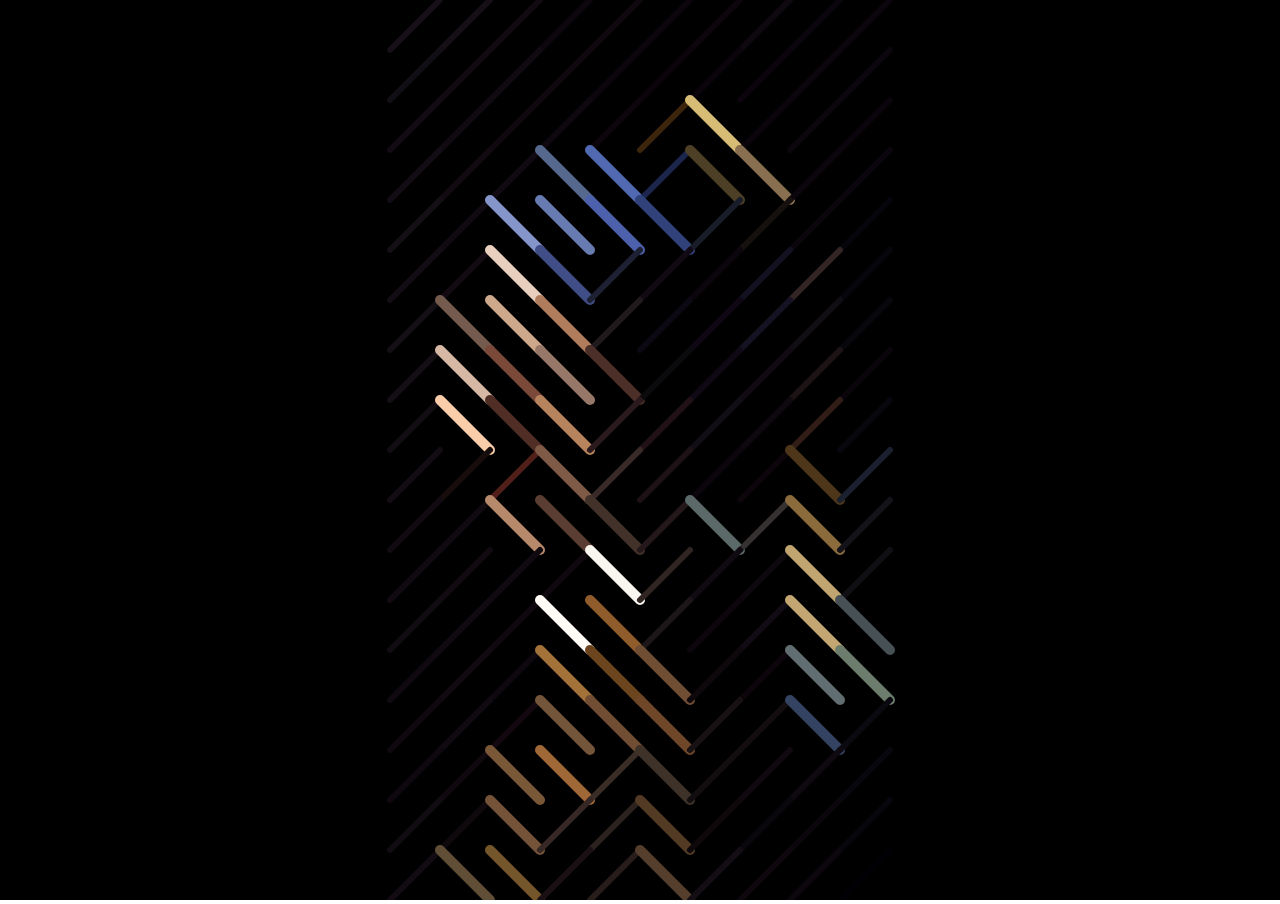
==== sinedfermale/index.html @ a9ec0f99 "add prototype" ====
<!DOCTYPE html>
<html lang="">
  <head>
    <meta charset="utf-8">
    <meta name="viewport" content="width=device-width, initial-scale=1.0">
    <title>p5.js example</title>
    <style> body {padding: 0; margin: 0;} </style>
    <script src="p5.min.js"></script>
    <script src="p5.dom.min.js"></script>
    <script src="sketch_video.js"></script>
  </head>
  <body>
  </body>
</html>
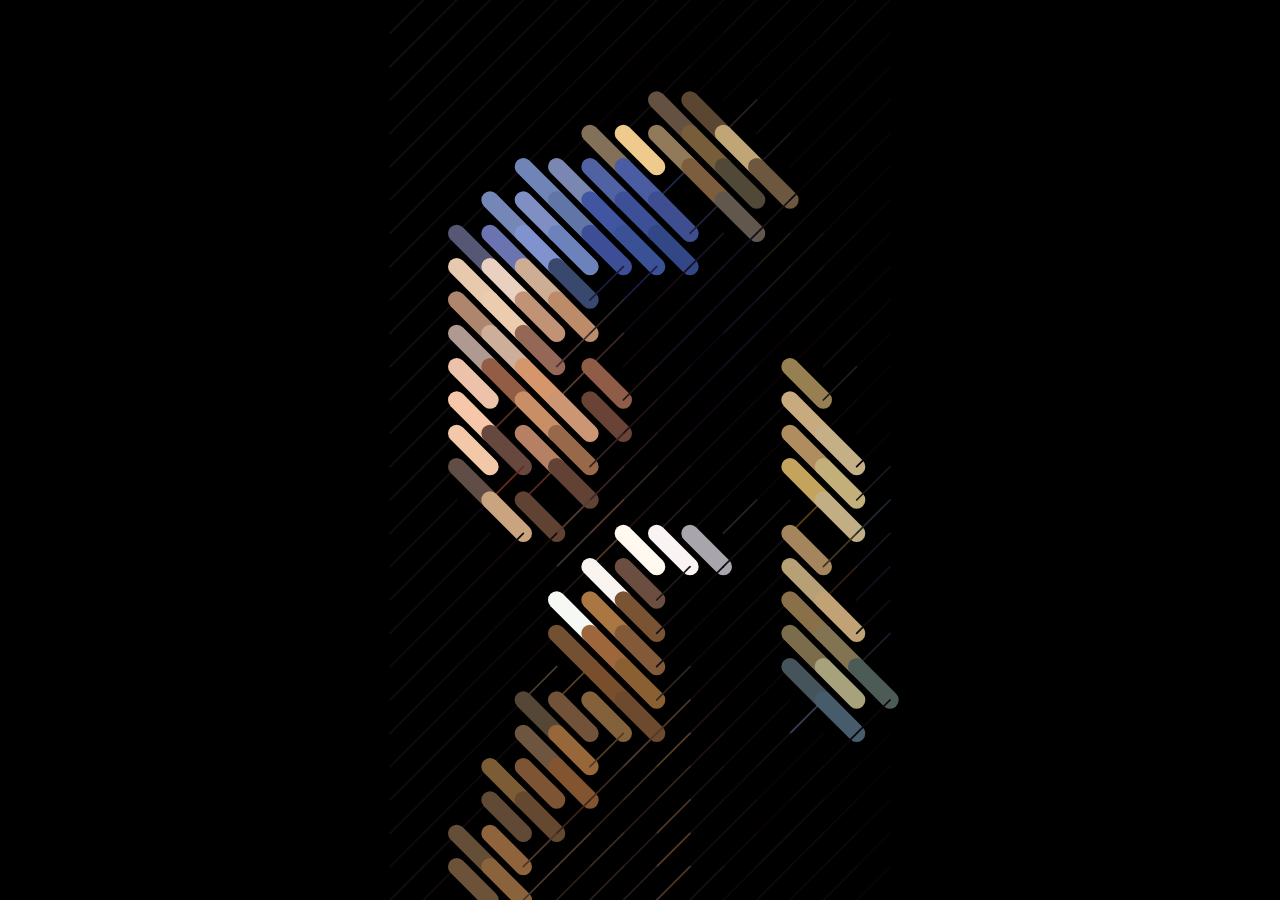
==== commit 7bd08b4b: "add images" ====
--- a/sinedfermale/index.html
+++ b/sinedfermale/index.html
@@ -6,6 +6,7 @@
     <title>p5.js example</title>
     <style> body {padding: 0; margin: 0;} </style>
     <script src="p5.min.js"></script>
+    <script src="p5.svg.js"></script>
     <script src="p5.dom.min.js"></script>
     <script src="sketch_video.js"></script>
   </head>
